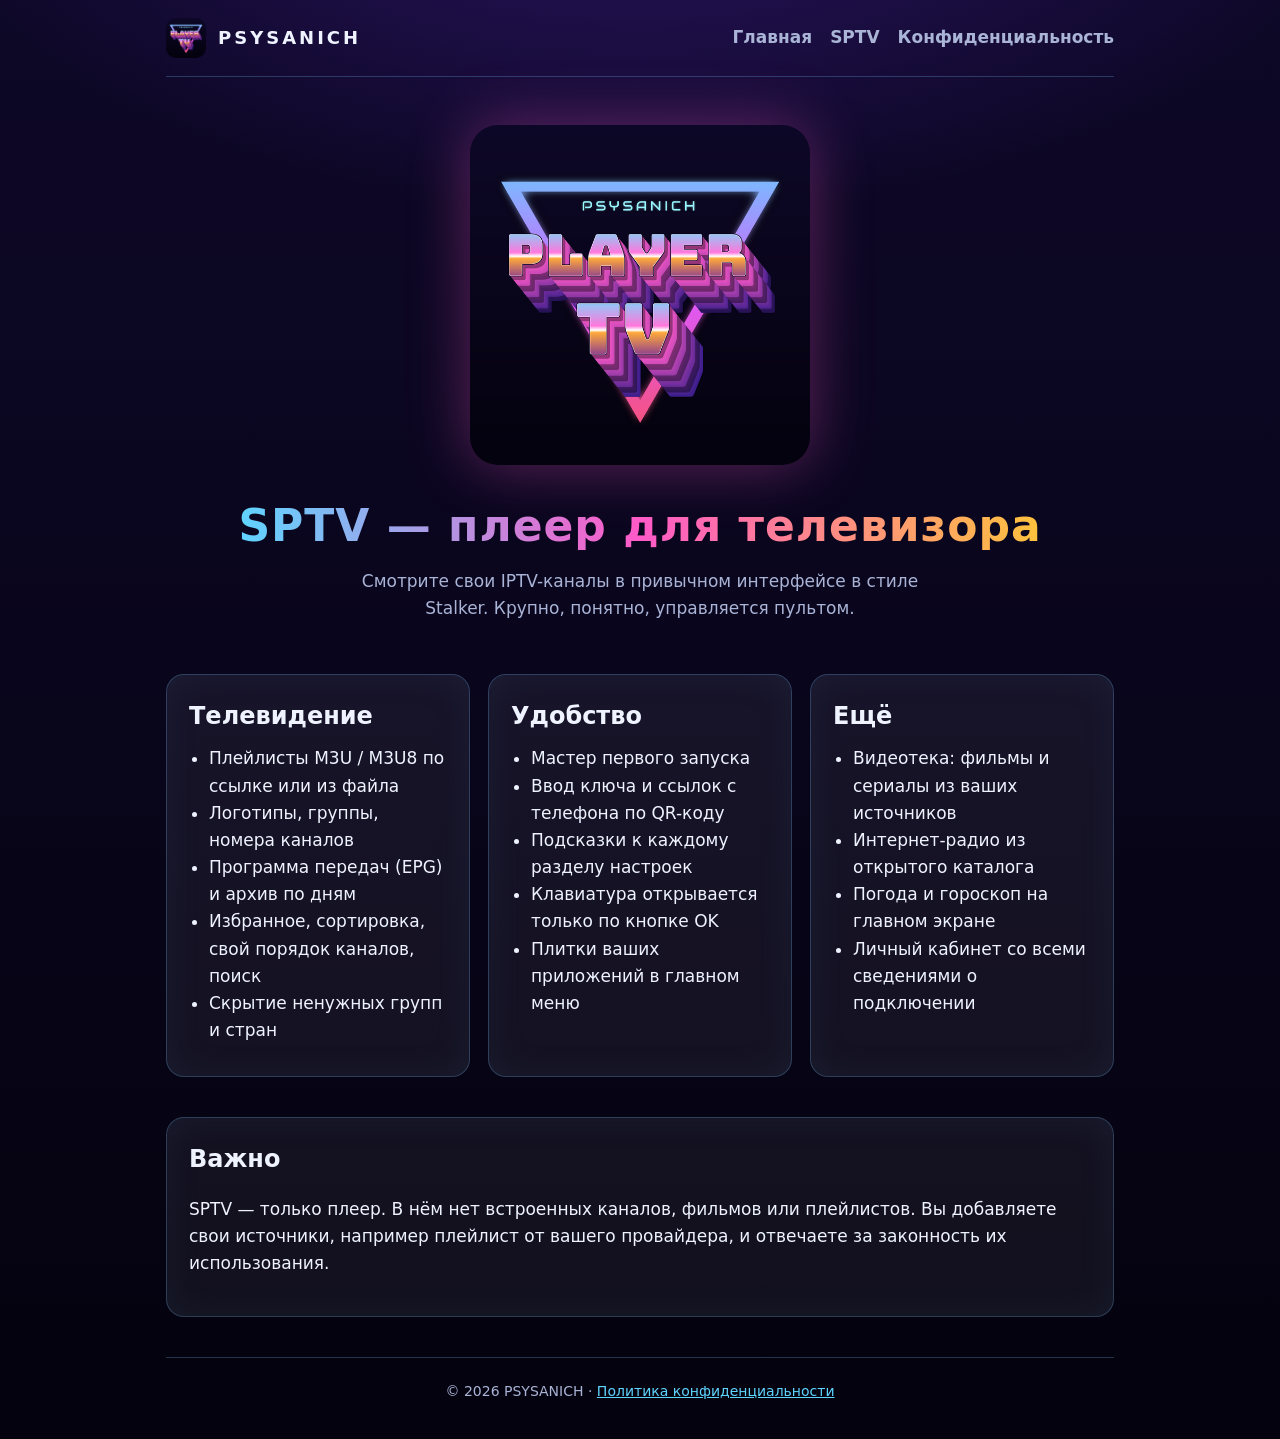
==== sptv/index.html @ d8b0c984 "Сайт: главная, SPTV, DWG Viewer, политики конфиденциальности Co-Authored-By: Claude Opus 5.5 <norepl" ====
<!DOCTYPE html>
<html lang="ru">
<head>
<meta charset="utf-8">
<meta name="viewport" content="width=device-width, initial-scale=1">
<title>SPTV — IPTV-плеер для Android TV</title>
<meta name="description" content="SPTV — плеер для плейлистов M3U на Android TV в стиле Stalker: программа передач, архив, избранное, видеотека, радио.">
<link rel="icon" href="../favicon.png">
<link rel="stylesheet" href="../style.css">
</head>
<body>
<div class="wrap">
  <header class="top">
    <img src="../assets/sptv-icon.png" alt="">
    <span class="brand">PSYSANICH</span>
    <nav>
      <a href="../">Главная</a>
      <a href="./">SPTV</a>
      <a href="privacy.html">Конфиденциальность</a>
    </nav>
  </header>

  <section class="hero">
    <img class="logo" src="../assets/sptv-logo.png" alt="Логотип SPTV">
    <h1><span class="neon">SPTV — плеер для телевизора</span></h1>
    <p>Смотрите свои IPTV-каналы в привычном интерфейсе в стиле Stalker. Крупно, понятно, управляется пультом.</p>
  </section>

  <section class="grid">
    <article class="card">
      <h2>Телевидение</h2>
      <ul>
        <li>Плейлисты M3U / M3U8 по ссылке или из файла</li>
        <li>Логотипы, группы, номера каналов</li>
        <li>Программа передач (EPG) и архив по дням</li>
        <li>Избранное, сортировка, свой порядок каналов, поиск</li>
        <li>Скрытие ненужных групп и стран</li>
      </ul>
    </article>
    <article class="card">
      <h2>Удобство</h2>
      <ul>
        <li>Мастер первого запуска</li>
        <li>Ввод ключа и ссылок с телефона по QR-коду</li>
        <li>Подсказки к каждому разделу настроек</li>
        <li>Клавиатура открывается только по кнопке OK</li>
        <li>Плитки ваших приложений в главном меню</li>
      </ul>
    </article>
    <article class="card">
      <h2>Ещё</h2>
      <ul>
        <li>Видеотека: фильмы и сериалы из ваших источников</li>
        <li>Интернет-радио из открытого каталога</li>
        <li>Погода и гороскоп на главном экране</li>
        <li>Личный кабинет со всеми сведениями о подключении</li>
      </ul>
    </article>
  </section>

  <section class="card" style="margin-bottom:40px">
    <h2>Важно</h2>
    <p>SPTV — только плеер. В нём нет встроенных каналов, фильмов или плейлистов. Вы добавляете свои источники, например плейлист от вашего провайдера, и отвечаете за законность их использования.</p>
  </section>

  <footer>© 2026 PSYSANICH · <a href="privacy.html">Политика конфиденциальности</a></footer>
</div>
</body>
</html>
---- style.css ----
:root {
  --bg1: #0e0828;
  --bg2: #04020e;
  --text: #eef3ff;
  --muted: #a9b4d6;
  --cyan: #5fd4ff;
  --pink: #ff5ac8;
  --gold: #ffc23c;
  --card: rgba(255, 255, 255, 0.06);
  --line: rgba(120, 200, 255, 0.25);
}
* { box-sizing: border-box; }
html { background: var(--bg2); }
html, body { margin: 0; }
body {
  background: radial-gradient(1200px 600px at 50% -10%, #2a1460 0%, transparent 60%),
              linear-gradient(180deg, var(--bg1), var(--bg2));
  color: var(--text);
  font: 17px/1.6 system-ui, -apple-system, "Segoe UI", Roboto, Arial, sans-serif;
  min-height: 100vh;
}
a { color: var(--cyan); }
a:hover { color: #9fe6ff; }
.wrap { max-width: 980px; margin: 0 auto; padding: 0 16px; }
header.top {
  display: flex; align-items: center; gap: 12px;
  padding: 18px 0; border-bottom: 1px solid var(--line);
}
header.top img { width: 40px; height: 40px; border-radius: 10px; }
header.top .brand { font-weight: 800; letter-spacing: 3px; font-size: 18px; }
header.top nav { margin-left: auto; display: flex; gap: 18px; flex-wrap: wrap; }
header.top nav a { text-decoration: none; color: var(--muted); font-weight: 600; }
header.top nav a:hover { color: var(--text); }
.hero { text-align: center; padding: 48px 0 24px; }
.hero img.logo { width: min(340px, 80vw); height: auto; border-radius: 28px; filter: drop-shadow(0 0 30px rgba(255, 90, 200, 0.35)); }
.hero h1 { font-size: clamp(28px, 5vw, 44px); margin: 18px 0 6px; letter-spacing: 1px; }
.hero p { color: var(--muted); margin: 0 auto; max-width: 620px; }
.neon {
  background: linear-gradient(90deg, var(--cyan), var(--pink), var(--gold));
  -webkit-background-clip: text; background-clip: text; color: transparent;
}
.grid { display: grid; grid-template-columns: repeat(auto-fit, minmax(280px, 1fr)); gap: 18px; margin: 28px 0 40px; }
.card {
  background: var(--card); border: 1px solid var(--line); border-radius: 18px;
  padding: 22px; box-shadow: 0 0 40px rgba(95, 212, 255, 0.06) inset;
}
.card .head { display: flex; align-items: center; gap: 14px; margin-bottom: 10px; }
.card .head img, .card .head .badge { width: 64px; height: 64px; border-radius: 14px; flex: none; }
.card .badge {
  display: grid; place-items: center; font-weight: 800; font-size: 20px; letter-spacing: 1px;
  background: linear-gradient(135deg, #1f5faf, #061f4c); border: 1px solid var(--line); color: var(--cyan);
}
.card h2 { margin: 0; font-size: 24px; }
.card .tag { display: inline-block; font-size: 13px; padding: 2px 10px; border-radius: 99px; border: 1px solid var(--line); color: var(--muted); }
.card ul { padding-left: 20px; margin: 10px 0; }
.btns { display: flex; gap: 10px; flex-wrap: wrap; margin-top: 14px; }
.btn {
  display: inline-block; padding: 10px 18px; border-radius: 12px; text-decoration: none; font-weight: 700;
  background: linear-gradient(90deg, #1c8be0, #8a3cff); color: #fff;
}
.btn.ghost { background: transparent; border: 1px solid var(--line); color: var(--text); }
.btn:hover { filter: brightness(1.12); color: #fff; }
main.doc { padding: 28px 0 48px; }
main.doc h1 { font-size: clamp(26px, 4vw, 36px); margin-bottom: 4px; }
main.doc h2 { margin-top: 32px; color: var(--cyan); font-size: 22px; }
main.doc h3 { margin-top: 22px; font-size: 18px; }
main.doc .date { color: var(--muted); margin-top: 0; }
main.doc table { width: 100%; border-collapse: collapse; margin: 10px 0; font-size: 15px; }
main.doc th, main.doc td { border: 1px solid var(--line); padding: 8px 10px; text-align: left; vertical-align: top; }
main.doc th { background: rgba(95, 212, 255, 0.08); }
.lang { display: flex; gap: 10px; margin: 8px 0 18px; }
.lang a { padding: 4px 12px; border: 1px solid var(--line); border-radius: 99px; text-decoration: none; }
hr.sep { border: 0; border-top: 1px solid var(--line); margin: 40px 0; }
footer { border-top: 1px solid var(--line); padding: 22px 0 36px; color: var(--muted); font-size: 14px; text-align: center; }
@media (max-width: 560px) {
  header.top { flex-wrap: wrap; }
  header.top nav { margin-left: 0; width: 100%; }
  main.doc table { font-size: 13px; }
}
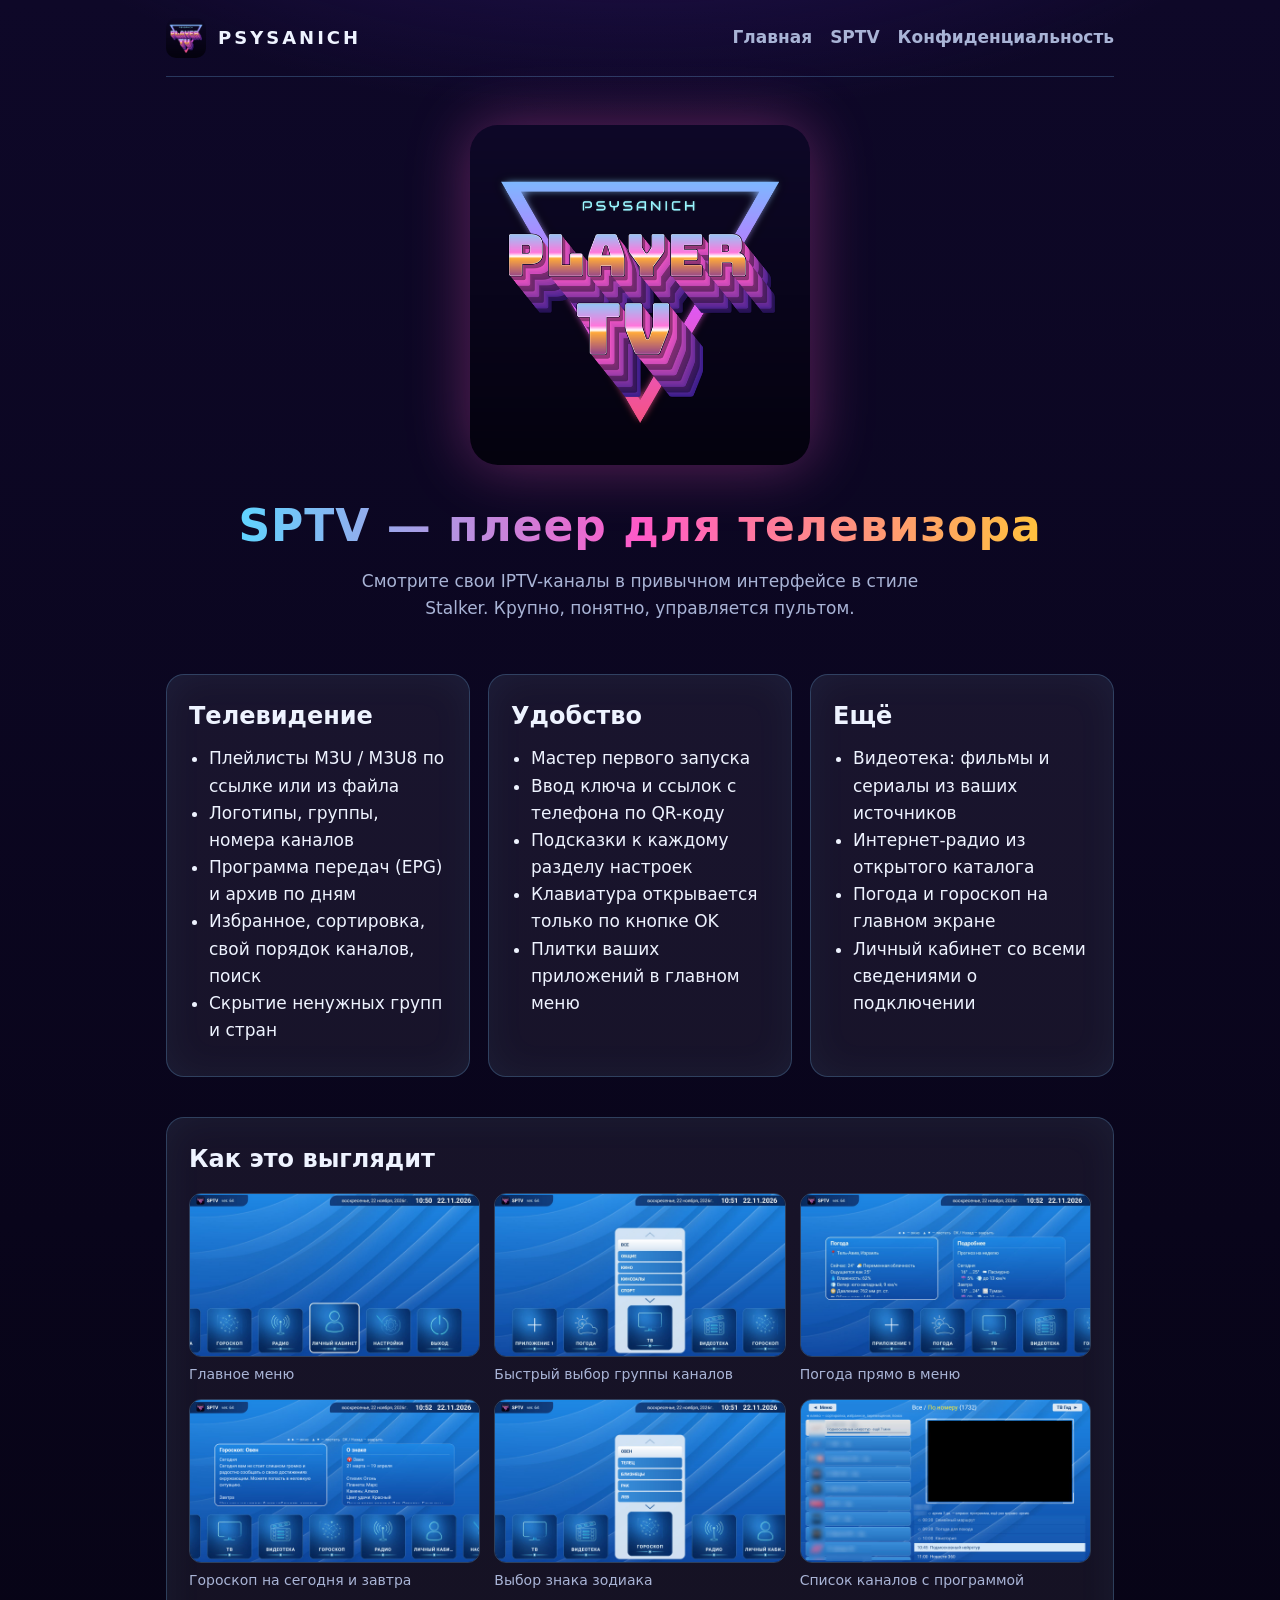
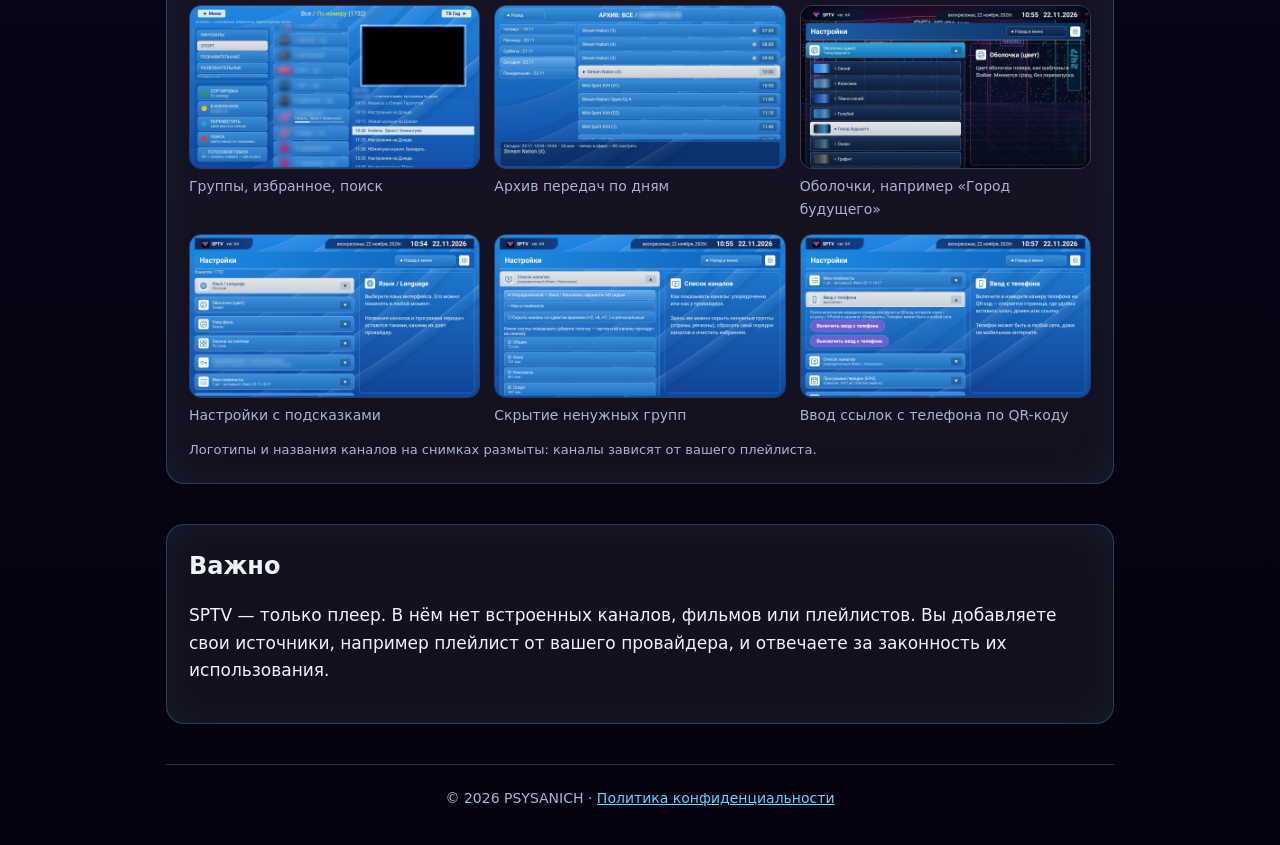
==== commit 36fa3c4c: "SPTV: галерея скриншотов Co-Authored-By: Claude Opus 5.5 <noreply@anthropic.com> Claude-Session: htt" ====
--- a/sptv/index.html
+++ b/sptv/index.html
@@ -58,6 +58,25 @@
     </article>
   </section>
 
+  <section class="card shots" style="margin-bottom:40px">
+    <h2>Как это выглядит</h2>
+    <div class="gallery">
+      <a href="../assets/shots/01-menu.jpg" target="_blank"><figure><img src="../assets/shots/01-menu.jpg" alt="Главное меню" loading="lazy"><figcaption>Главное меню</figcaption></figure></a>
+      <a href="../assets/shots/02-menu-groups.jpg" target="_blank"><figure><img src="../assets/shots/02-menu-groups.jpg" alt="Быстрый выбор группы каналов" loading="lazy"><figcaption>Быстрый выбор группы каналов</figcaption></figure></a>
+      <a href="../assets/shots/03-weather.jpg" target="_blank"><figure><img src="../assets/shots/03-weather.jpg" alt="Погода прямо в меню" loading="lazy"><figcaption>Погода прямо в меню</figcaption></figure></a>
+      <a href="../assets/shots/04-horoscope.jpg" target="_blank"><figure><img src="../assets/shots/04-horoscope.jpg" alt="Гороскоп на сегодня и завтра" loading="lazy"><figcaption>Гороскоп на сегодня и завтра</figcaption></figure></a>
+      <a href="../assets/shots/12-horoscope-signs.jpg" target="_blank"><figure><img src="../assets/shots/12-horoscope-signs.jpg" alt="Выбор знака зодиака" loading="lazy"><figcaption>Выбор знака зодиака</figcaption></figure></a>
+      <a href="../assets/shots/05-channels.jpg" target="_blank"><figure><img src="../assets/shots/05-channels.jpg" alt="Список каналов с программой" loading="lazy"><figcaption>Список каналов с программой</figcaption></figure></a>
+      <a href="../assets/shots/06-channels-groups.jpg" target="_blank"><figure><img src="../assets/shots/06-channels-groups.jpg" alt="Группы, избранное, поиск" loading="lazy"><figcaption>Группы, избранное, поиск</figcaption></figure></a>
+      <a href="../assets/shots/07-archive.jpg" target="_blank"><figure><img src="../assets/shots/07-archive.jpg" alt="Архив передач по дням" loading="lazy"><figcaption>Архив передач по дням</figcaption></figure></a>
+      <a href="../assets/shots/08-skins.jpg" target="_blank"><figure><img src="../assets/shots/08-skins.jpg" alt="Оболочки, например «Город будущего»" loading="lazy"><figcaption>Оболочки, например «Город будущего»</figcaption></figure></a>
+      <a href="../assets/shots/09-settings.jpg" target="_blank"><figure><img src="../assets/shots/09-settings.jpg" alt="Настройки с подсказками" loading="lazy"><figcaption>Настройки с подсказками</figcaption></figure></a>
+      <a href="../assets/shots/10-channel-settings.jpg" target="_blank"><figure><img src="../assets/shots/10-channel-settings.jpg" alt="Скрытие ненужных групп" loading="lazy"><figcaption>Скрытие ненужных групп</figcaption></figure></a>
+      <a href="../assets/shots/11-phone-input.jpg" target="_blank"><figure><img src="../assets/shots/11-phone-input.jpg" alt="Ввод ссылок с телефона по QR-коду" loading="lazy"><figcaption>Ввод ссылок с телефона по QR-коду</figcaption></figure></a>
+    </div>
+    <p class="note">Логотипы и названия каналов на снимках размыты: каналы зависят от вашего плейлиста.</p>
+  </section>
+
   <section class="card" style="margin-bottom:40px">
     <h2>Важно</h2>
     <p>SPTV — только плеер. В нём нет встроенных каналов, фильмов или плейлистов. Вы добавляете свои источники, например плейлист от вашего провайдера, и отвечаете за законность их использования.</p>
--- a/style.css
+++ b/style.css
@@ -77,3 +77,11 @@
   header.top nav { margin-left: 0; width: 100%; }
   main.doc table { font-size: 13px; }
 }
+
+.gallery { display: grid; grid-template-columns: repeat(auto-fill, minmax(260px, 1fr)); gap: 14px; margin-top: 14px; }
+.gallery a { color: inherit; text-decoration: none; }
+.gallery figure { margin: 0; }
+.gallery img { width: 100%; aspect-ratio: 16/9; object-fit: cover; border-radius: 12px; border: 1px solid var(--line); display: block; transition: transform .15s; }
+.gallery a:hover img { transform: scale(1.03); }
+.gallery figcaption { font-size: 14px; color: var(--muted); margin-top: 6px; }
+.shots .note { font-size: 13px; color: var(--muted); margin: 14px 0 0; }
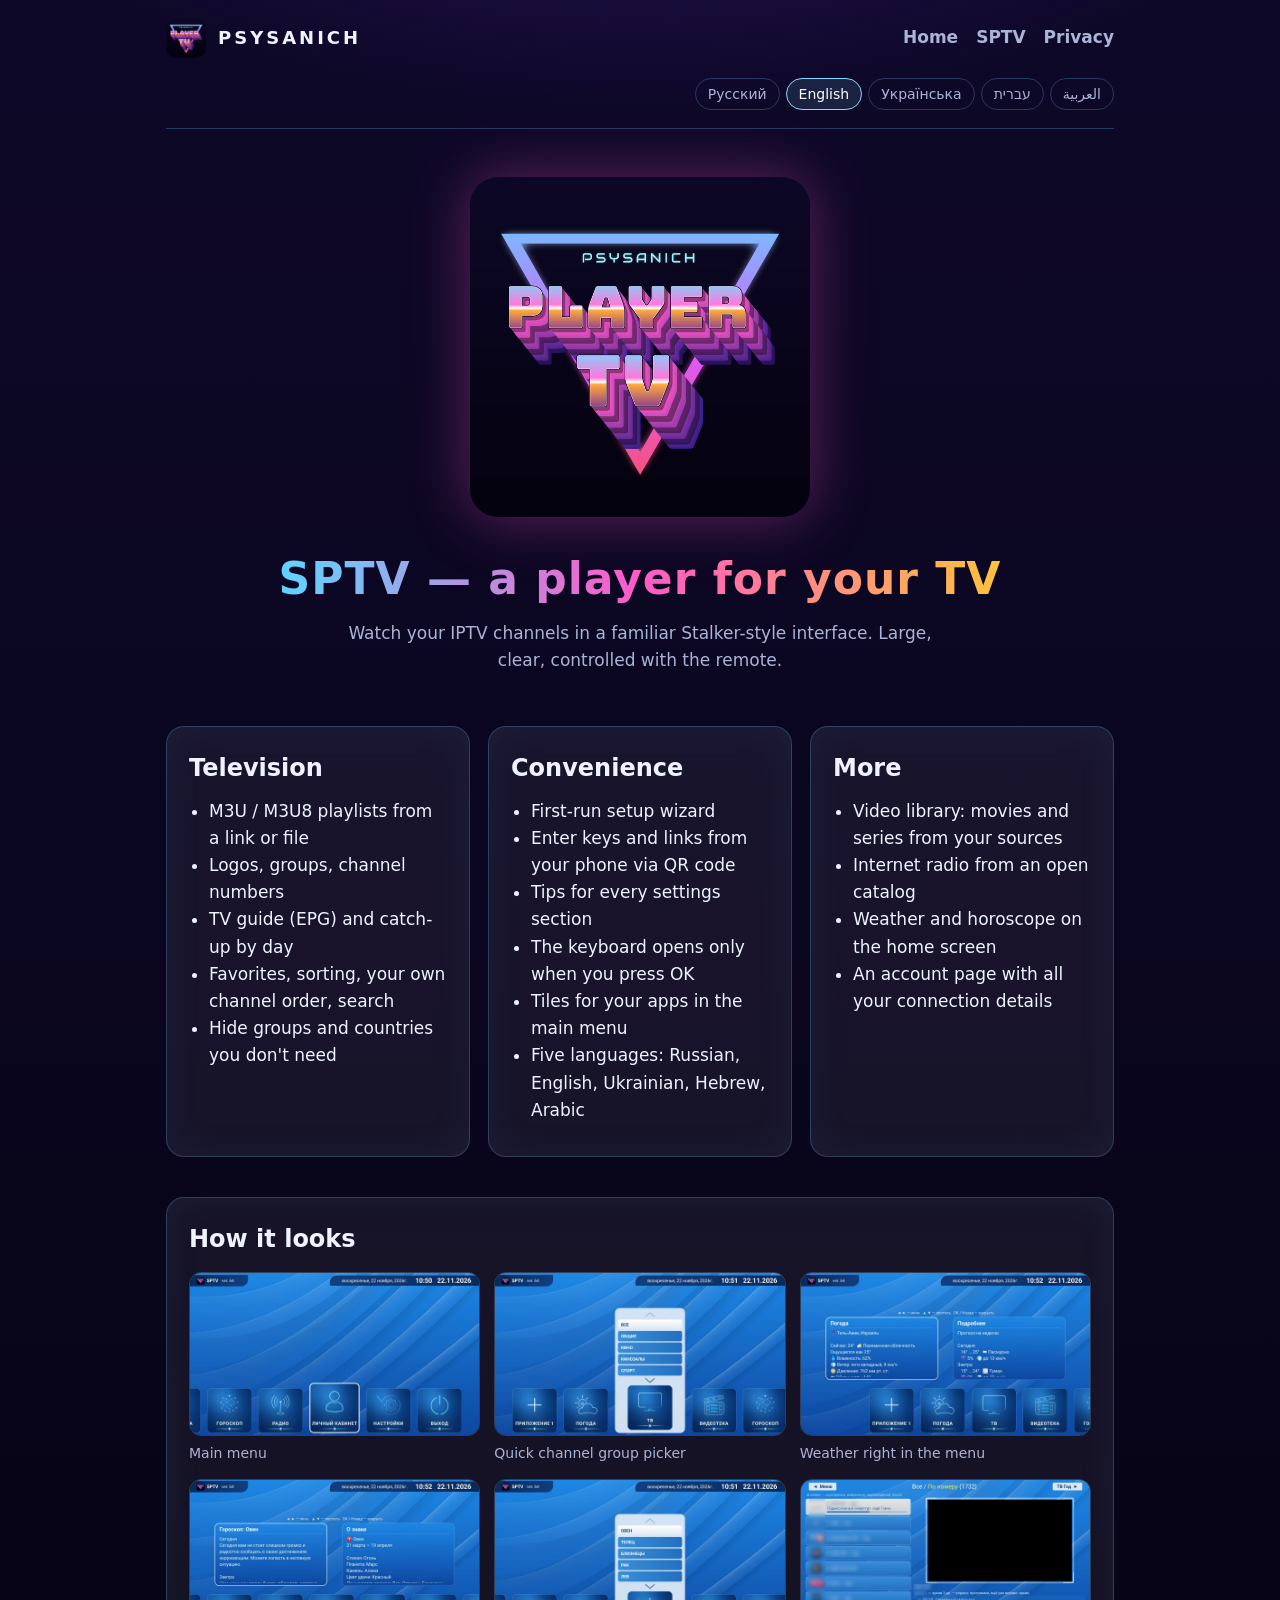
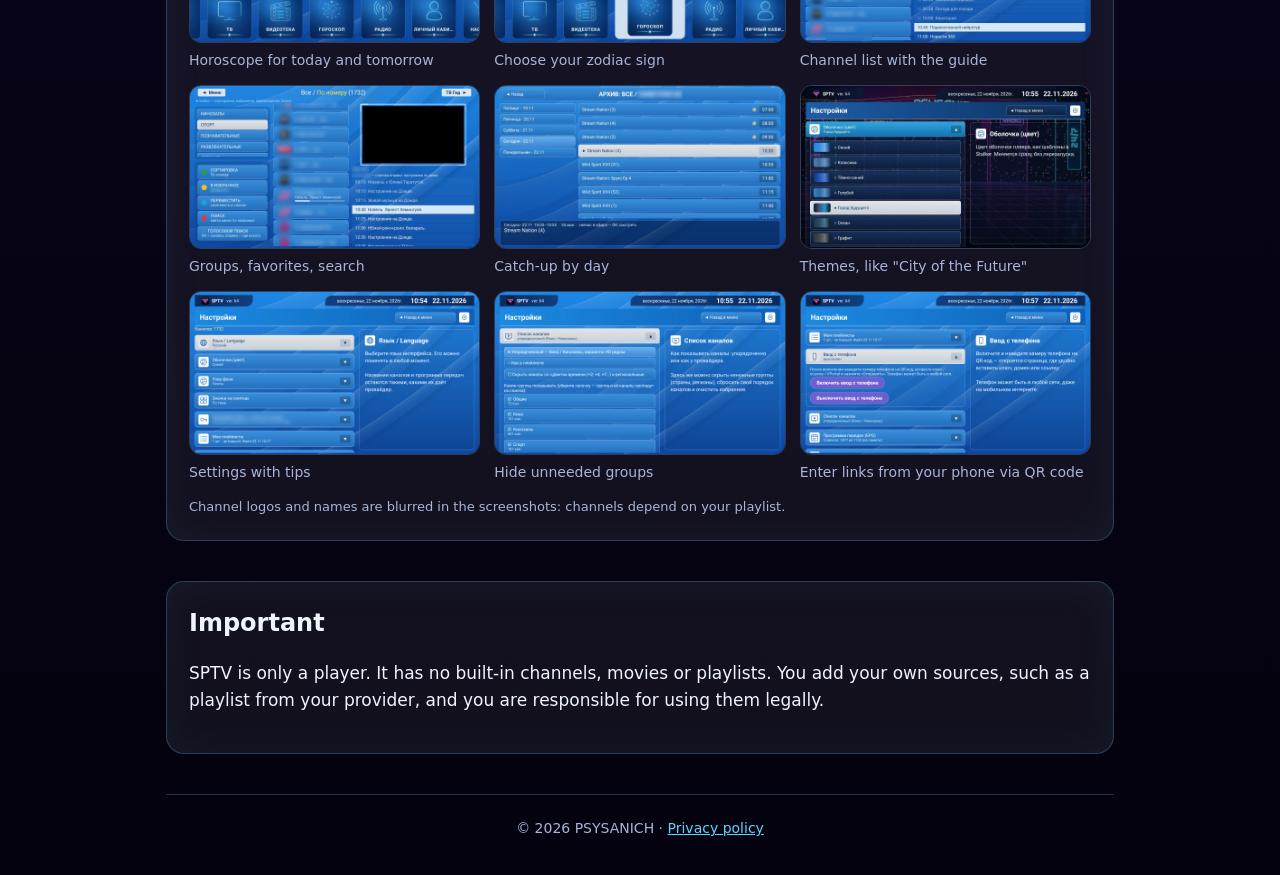
==== commit 11dcc88d: "Сайт на 5 языках, снимки по языкам Co-Authored-By: Claude Opus 5.5 <noreply@anthropic.com> Claude-Se" ====
--- a/sptv/index.html
+++ b/sptv/index.html
@@ -7,6 +7,7 @@
 <meta name="description" content="SPTV — плеер для плейлистов M3U на Android TV в стиле Stalker: программа передач, архив, избранное, видеотека, радио.">
 <link rel="icon" href="../favicon.png">
 <link rel="stylesheet" href="../style.css">
+<script src="../i18n.js"></script>
 </head>
 <body>
 <div class="wrap">
@@ -14,75 +15,76 @@
     <img src="../assets/sptv-icon.png" alt="">
     <span class="brand">PSYSANICH</span>
     <nav>
-      <a href="../">Главная</a>
+      <a href="../" data-t="nav_home">Главная</a>
       <a href="./">SPTV</a>
-      <a href="privacy.html">Конфиденциальность</a>
+      <a href="privacy.html" data-t="nav_priv">Конфиденциальность</a>
     </nav>
   </header>
 
   <section class="hero">
     <img class="logo" src="../assets/sptv-logo.png" alt="Логотип SPTV">
-    <h1><span class="neon">SPTV — плеер для телевизора</span></h1>
-    <p>Смотрите свои IPTV-каналы в привычном интерфейсе в стиле Stalker. Крупно, понятно, управляется пультом.</p>
+    <h1><span class="neon" data-t="sptv_h1">SPTV — плеер для телевизора</span></h1>
+    <p data-t="sptv_lead">Смотрите свои IPTV-каналы в привычном интерфейсе в стиле Stalker. Крупно, понятно, управляется пультом.</p>
   </section>
 
   <section class="grid">
     <article class="card">
-      <h2>Телевидение</h2>
+      <h2 data-t="h_tv">Телевидение</h2>
       <ul>
-        <li>Плейлисты M3U / M3U8 по ссылке или из файла</li>
-        <li>Логотипы, группы, номера каналов</li>
-        <li>Программа передач (EPG) и архив по дням</li>
-        <li>Избранное, сортировка, свой порядок каналов, поиск</li>
-        <li>Скрытие ненужных групп и стран</li>
+        <li data-t="tv1">Плейлисты M3U / M3U8 по ссылке или из файла</li>
+        <li data-t="tv2">Логотипы, группы, номера каналов</li>
+        <li data-t="tv3">Программа передач (EPG) и архив по дням</li>
+        <li data-t="tv4">Избранное, сортировка, свой порядок каналов, поиск</li>
+        <li data-t="tv5">Скрытие ненужных групп и стран</li>
       </ul>
     </article>
     <article class="card">
-      <h2>Удобство</h2>
+      <h2 data-t="h_easy">Удобство</h2>
       <ul>
-        <li>Мастер первого запуска</li>
-        <li>Ввод ключа и ссылок с телефона по QR-коду</li>
-        <li>Подсказки к каждому разделу настроек</li>
-        <li>Клавиатура открывается только по кнопке OK</li>
-        <li>Плитки ваших приложений в главном меню</li>
+        <li data-t="e1">Мастер первого запуска</li>
+        <li data-t="e2">Ввод ключа и ссылок с телефона по QR-коду</li>
+        <li data-t="e3">Подсказки к каждому разделу настроек</li>
+        <li data-t="e4">Клавиатура открывается только по кнопке OK</li>
+        <li data-t="e5">Плитки ваших приложений в главном меню</li>
+        <li data-t="e6">Пять языков: русский, English, українська, עברית, العربية</li>
       </ul>
     </article>
     <article class="card">
-      <h2>Ещё</h2>
+      <h2 data-t="h_more">Ещё</h2>
       <ul>
-        <li>Видеотека: фильмы и сериалы из ваших источников</li>
-        <li>Интернет-радио из открытого каталога</li>
-        <li>Погода и гороскоп на главном экране</li>
-        <li>Личный кабинет со всеми сведениями о подключении</li>
+        <li data-t="m1">Видеотека: фильмы и сериалы из ваших источников</li>
+        <li data-t="m2">Интернет-радио из открытого каталога</li>
+        <li data-t="m3">Погода и гороскоп на главном экране</li>
+        <li data-t="m4">Личный кабинет со всеми сведениями о подключении</li>
       </ul>
     </article>
   </section>
 
   <section class="card shots" style="margin-bottom:40px">
-    <h2>Как это выглядит</h2>
+    <h2 data-t="h_shots">Как это выглядит</h2>
     <div class="gallery">
-      <a href="../assets/shots/01-menu.jpg" target="_blank"><figure><img src="../assets/shots/01-menu.jpg" alt="Главное меню" loading="lazy"><figcaption>Главное меню</figcaption></figure></a>
-      <a href="../assets/shots/02-menu-groups.jpg" target="_blank"><figure><img src="../assets/shots/02-menu-groups.jpg" alt="Быстрый выбор группы каналов" loading="lazy"><figcaption>Быстрый выбор группы каналов</figcaption></figure></a>
-      <a href="../assets/shots/03-weather.jpg" target="_blank"><figure><img src="../assets/shots/03-weather.jpg" alt="Погода прямо в меню" loading="lazy"><figcaption>Погода прямо в меню</figcaption></figure></a>
-      <a href="../assets/shots/04-horoscope.jpg" target="_blank"><figure><img src="../assets/shots/04-horoscope.jpg" alt="Гороскоп на сегодня и завтра" loading="lazy"><figcaption>Гороскоп на сегодня и завтра</figcaption></figure></a>
-      <a href="../assets/shots/12-horoscope-signs.jpg" target="_blank"><figure><img src="../assets/shots/12-horoscope-signs.jpg" alt="Выбор знака зодиака" loading="lazy"><figcaption>Выбор знака зодиака</figcaption></figure></a>
-      <a href="../assets/shots/05-channels.jpg" target="_blank"><figure><img src="../assets/shots/05-channels.jpg" alt="Список каналов с программой" loading="lazy"><figcaption>Список каналов с программой</figcaption></figure></a>
-      <a href="../assets/shots/06-channels-groups.jpg" target="_blank"><figure><img src="../assets/shots/06-channels-groups.jpg" alt="Группы, избранное, поиск" loading="lazy"><figcaption>Группы, избранное, поиск</figcaption></figure></a>
-      <a href="../assets/shots/07-archive.jpg" target="_blank"><figure><img src="../assets/shots/07-archive.jpg" alt="Архив передач по дням" loading="lazy"><figcaption>Архив передач по дням</figcaption></figure></a>
-      <a href="../assets/shots/08-skins.jpg" target="_blank"><figure><img src="../assets/shots/08-skins.jpg" alt="Оболочки, например «Город будущего»" loading="lazy"><figcaption>Оболочки, например «Город будущего»</figcaption></figure></a>
-      <a href="../assets/shots/09-settings.jpg" target="_blank"><figure><img src="../assets/shots/09-settings.jpg" alt="Настройки с подсказками" loading="lazy"><figcaption>Настройки с подсказками</figcaption></figure></a>
-      <a href="../assets/shots/10-channel-settings.jpg" target="_blank"><figure><img src="../assets/shots/10-channel-settings.jpg" alt="Скрытие ненужных групп" loading="lazy"><figcaption>Скрытие ненужных групп</figcaption></figure></a>
-      <a href="../assets/shots/11-phone-input.jpg" target="_blank"><figure><img src="../assets/shots/11-phone-input.jpg" alt="Ввод ссылок с телефона по QR-коду" loading="lazy"><figcaption>Ввод ссылок с телефона по QR-коду</figcaption></figure></a>
+      <a href="../assets/shots/01-menu.jpg" target="_blank"><figure><img data-base="../assets/shots/" data-shot="01-menu" src="../assets/shots/01-menu.jpg" alt="Главное меню" loading="lazy"><figcaption data-t="s_menu">Главное меню</figcaption></figure></a>
+      <a href="../assets/shots/02-menu-groups.jpg" target="_blank"><figure><img data-base="../assets/shots/" data-shot="02-menu-groups" src="../assets/shots/02-menu-groups.jpg" alt="Быстрый выбор группы каналов" loading="lazy"><figcaption data-t="s_groups">Быстрый выбор группы каналов</figcaption></figure></a>
+      <a href="../assets/shots/03-weather.jpg" target="_blank"><figure><img data-base="../assets/shots/" data-shot="03-weather" src="../assets/shots/03-weather.jpg" alt="Погода прямо в меню" loading="lazy"><figcaption data-t="s_weather">Погода прямо в меню</figcaption></figure></a>
+      <a href="../assets/shots/04-horoscope.jpg" target="_blank"><figure><img data-base="../assets/shots/" data-shot="04-horoscope" src="../assets/shots/04-horoscope.jpg" alt="Гороскоп на сегодня и завтра" loading="lazy"><figcaption data-t="s_horo">Гороскоп на сегодня и завтра</figcaption></figure></a>
+      <a href="../assets/shots/12-horoscope-signs.jpg" target="_blank"><figure><img data-base="../assets/shots/" data-shot="12-horoscope-signs" src="../assets/shots/12-horoscope-signs.jpg" alt="Выбор знака зодиака" loading="lazy"><figcaption data-t="s_signs">Выбор знака зодиака</figcaption></figure></a>
+      <a href="../assets/shots/05-channels.jpg" target="_blank"><figure><img data-base="../assets/shots/" data-shot="05-channels" src="../assets/shots/05-channels.jpg" alt="Список каналов с программой" loading="lazy"><figcaption data-t="s_ch">Список каналов с программой</figcaption></figure></a>
+      <a href="../assets/shots/06-channels-groups.jpg" target="_blank"><figure><img data-base="../assets/shots/" data-shot="06-channels-groups" src="../assets/shots/06-channels-groups.jpg" alt="Группы, избранное, поиск" loading="lazy"><figcaption data-t="s_chg">Группы, избранное, поиск</figcaption></figure></a>
+      <a href="../assets/shots/07-archive.jpg" target="_blank"><figure><img data-base="../assets/shots/" data-shot="07-archive" src="../assets/shots/07-archive.jpg" alt="Архив передач по дням" loading="lazy"><figcaption data-t="s_arch">Архив передач по дням</figcaption></figure></a>
+      <a href="../assets/shots/08-skins.jpg" target="_blank"><figure><img data-base="../assets/shots/" data-shot="08-skins" src="../assets/shots/08-skins.jpg" alt="Оболочки, например «Город будущего»" loading="lazy"><figcaption data-t="s_skins">Оболочки, например «Город будущего»</figcaption></figure></a>
+      <a href="../assets/shots/09-settings.jpg" target="_blank"><figure><img data-base="../assets/shots/" data-shot="09-settings" src="../assets/shots/09-settings.jpg" alt="Настройки с подсказками" loading="lazy"><figcaption data-t="s_set">Настройки с подсказками</figcaption></figure></a>
+      <a href="../assets/shots/10-channel-settings.jpg" target="_blank"><figure><img data-base="../assets/shots/" data-shot="10-channel-settings" src="../assets/shots/10-channel-settings.jpg" alt="Скрытие ненужных групп" loading="lazy"><figcaption data-t="s_chset">Скрытие ненужных групп</figcaption></figure></a>
+      <a href="../assets/shots/11-phone-input.jpg" target="_blank"><figure><img data-base="../assets/shots/" data-shot="11-phone-input" src="../assets/shots/11-phone-input.jpg" alt="Ввод ссылок с телефона по QR-коду" loading="lazy"><figcaption data-t="s_phone">Ввод ссылок с телефона по QR-коду</figcaption></figure></a>
     </div>
-    <p class="note">Логотипы и названия каналов на снимках размыты: каналы зависят от вашего плейлиста.</p>
+    <p class="note" data-t="shots_note">Логотипы и названия каналов на снимках размыты: каналы зависят от вашего плейлиста.</p>
   </section>
 
   <section class="card" style="margin-bottom:40px">
-    <h2>Важно</h2>
-    <p>SPTV — только плеер. В нём нет встроенных каналов, фильмов или плейлистов. Вы добавляете свои источники, например плейлист от вашего провайдера, и отвечаете за законность их использования.</p>
+    <h2 data-t="h_imp">Важно</h2>
+    <p data-t="imp">SPTV — только плеер. В нём нет встроенных каналов, фильмов или плейлистов. Вы добавляете свои источники, например плейлист от вашего провайдера, и отвечаете за законность их использования.</p>
   </section>
 
-  <footer>© 2026 PSYSANICH · <a href="privacy.html">Политика конфиденциальности</a></footer>
+  <footer>© 2026 PSYSANICH · <a href="privacy.html" data-t="foot_priv">Политика конфиденциальности</a></footer>
 </div>
 </body>
 </html>
--- a/style.css
+++ b/style.css
@@ -23,7 +23,7 @@
 a:hover { color: #9fe6ff; }
 .wrap { max-width: 980px; margin: 0 auto; padding: 0 16px; }
 header.top {
-  display: flex; align-items: center; gap: 12px;
+  display: flex; flex-wrap: wrap; align-items: center; gap: 12px;
   padding: 18px 0; border-bottom: 1px solid var(--line);
 }
 header.top img { width: 40px; height: 40px; border-radius: 10px; }
@@ -85,3 +85,8 @@
 .gallery a:hover img { transform: scale(1.03); }
 .gallery figcaption { font-size: 14px; color: var(--muted); margin-top: 6px; }
 .shots .note { font-size: 13px; color: var(--muted); margin: 14px 0 0; }
+
+.langs { display: flex; flex-wrap: wrap; gap: 6px; width: 100%; justify-content: flex-end; margin-top: 8px; }
+.langs button { background: transparent; color: var(--muted); border: 1px solid var(--line); border-radius: 99px; padding: 4px 12px; font: inherit; font-size: 14px; cursor: pointer; }
+.langs button.on { color: #fff; border-color: #7fdbff; background: rgba(127,219,255,.12); }
+[dir=rtl] .gallery figcaption, [dir=rtl] .card { text-align: right; }
